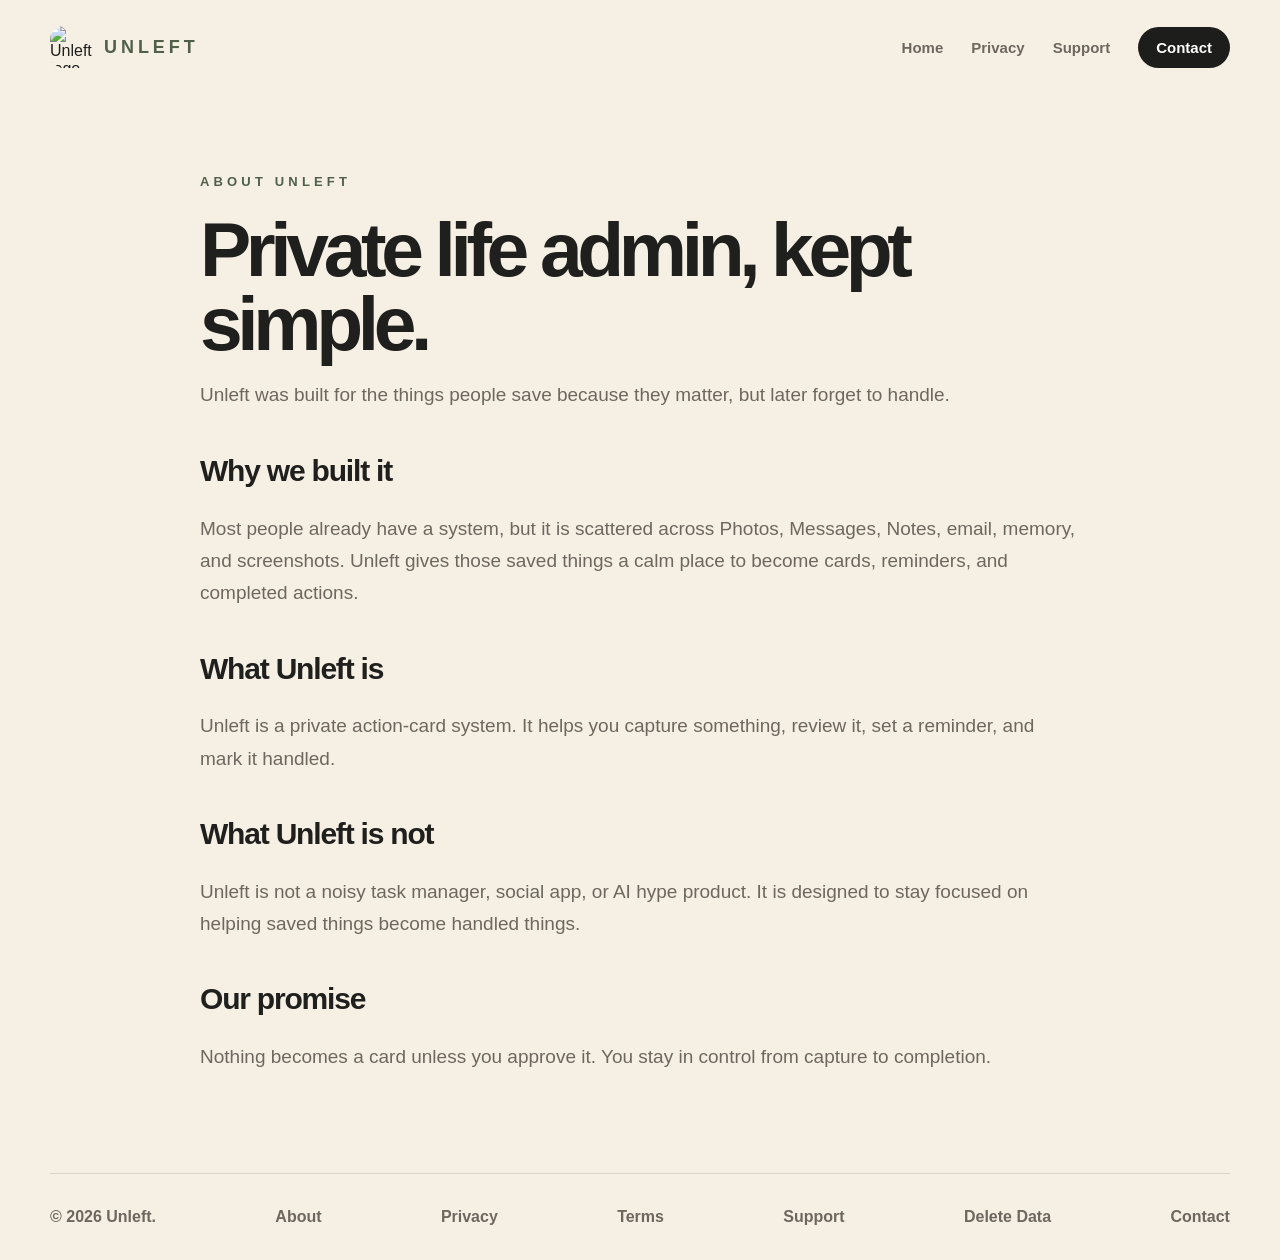
==== about.html @ dcade155 "update unleft" ====
<!DOCTYPE html>
<html lang="en">
<head>
  <meta charset="UTF-8" />
  <meta name="viewport" content="width=device-width, initial-scale=1.0" />
  <title>About — Unleft</title>
  <link rel="stylesheet" href="styles.css" />
  <link rel="icon" type="image/png" href="assets/favicon.png" />
</head>

<body>
  <header class="container nav">
    <a class="brand-wrap" href="index.html">
        <img class="logo" src="./assets/logo.png" alt="Unleft logo" />
        <span class="brand">UNLEFT</span>
    </a>

    <nav class="nav-links">
      <a href="index.html">Home</a>
      <a href="privacy.html">Privacy</a>
      <a href="support.html">Support</a>
      <a class="nav-cta" href="contact.html">Contact</a>
    </nav>
  </header>

  <main class="container legal">
    <div class="kicker">ABOUT UNLEFT</div>
    <h1>Private life admin, kept simple.</h1>

    <p>
      Unleft was built for the things people save because they matter, but later forget to handle.
    </p>

    <h2>Why we built it</h2>
    <p>
      Most people already have a system, but it is scattered across Photos, Messages, Notes, email, memory, and screenshots. Unleft gives those saved things a calm place to become cards, reminders, and completed actions.
    </p>

    <h2>What Unleft is</h2>
    <p>
      Unleft is a private action-card system. It helps you capture something, review it, set a reminder, and mark it handled.
    </p>

    <h2>What Unleft is not</h2>
    <p>
      Unleft is not a noisy task manager, social app, or AI hype product. It is designed to stay focused on helping saved things become handled things.
    </p>

    <h2>Our promise</h2>
    <p>
      Nothing becomes a card unless you approve it. You stay in control from capture to completion.
    </p>
  </main>

  <footer class="container footer">
    <div>© 2026 Unleft.</div>
    <a href="about.html">About</a>
<a href="privacy.html">Privacy</a>
<a href="terms.html">Terms</a>
<a href="support.html">Support</a>
<a href="delete-data.html">Delete Data</a>
<a href="contact.html">Contact</a>
  </footer>
</body>
</html>
---- styles.css ----
:root {
  --bg: #f6f0e4;
  --paper: #fffaf1;
  --ink: #1f1f1d;
  --muted: #6d685f;
  --olive: #4f5f48;
  --olive-dark: #34402f;
  --line: #ded5c7;
  --black: #1d1d1b;
  --white: #ffffff;
}

* { box-sizing: border-box; }

body {
  margin: 0;
  background: var(--bg);
  color: var(--ink);
  font-family: -apple-system, BlinkMacSystemFont, "Inter", "Helvetica Neue", Arial, sans-serif;
}

a { color: inherit; text-decoration: none; }

.container {
  width: min(1180px, calc(100% - 48px));
  margin: 0 auto;
}

.nav {
  padding: 26px 0;
  display: flex;
  justify-content: space-between;
  align-items: center;
}

.brand-wrap {
  display: flex;
  align-items: center;
  gap: 12px;
}

.logo {
  width: 42px;
  height: 42px;
  border-radius: 14px;
}

.brand {
  font-size: 18px;
  font-weight: 900;
  letter-spacing: 0.22em;
  color: var(--olive);
}

.nav-links {
  display: flex;
  align-items: center;
  gap: 28px;
  color: var(--muted);
  font-size: 15px;
  font-weight: 700;
}

.nav-cta {
  background: var(--black);
  color: white;
  padding: 12px 18px;
  border-radius: 999px;
}

.hero {
  padding: 64px 0 70px;
}

.kicker {
  color: var(--olive);
  font-size: 13px;
  font-weight: 900;
  letter-spacing: 0.32em;
  text-transform: uppercase;
  margin-bottom: 24px;
}

h1 {
  max-width: 980px;
  margin: 0;
  font-size: clamp(56px, 8vw, 104px);
  line-height: 0.94;
  letter-spacing: -0.07em;
}

.lead {
  max-width: 760px;
  margin-top: 30px;
  color: var(--muted);
  font-size: clamp(21px, 2.7vw, 30px);
  line-height: 1.35;
  letter-spacing: -0.03em;
}
.hero-note {
  max-width: 720px;
  margin-top: 22px;
  color: var(--olive);
  font-size: 18px;
  line-height: 1.5;
  font-weight: 900;
}

.actions {
  display: flex;
  gap: 14px;
  flex-wrap: wrap;
  margin-top: 38px;
}

.button {
  display: inline-flex;
  align-items: center;
  justify-content: center;
  min-height: 54px;
  padding: 0 24px;
  border-radius: 999px;
  background: var(--black);
  color: white;
  font-weight: 900;
  letter-spacing: -0.02em;
}

.button.secondary {
  background: transparent;
  color: var(--ink);
  border: 1px solid var(--line);
}

.statement {
  background: var(--black);
  color: white;
  border-radius: 34px;
  padding: 54px;
  margin: 0 auto 64px;
  box-shadow: 0 24px 70px rgba(0,0,0,0.14);
}

.statement h2 {
  max-width: 900px;
  margin: 0;
  font-size: clamp(38px, 5vw, 72px);
  line-height: 1;
  letter-spacing: -0.06em;
}

.statement p {
  max-width: 760px;
  color: #ded8cc;
  font-size: 22px;
  line-height: 1.45;
}

.flow {
  display: grid;
  grid-template-columns: repeat(3, 1fr);
  gap: 22px;
  margin-bottom: 72px;
}

.card {
  background: var(--paper);
  border: 1px solid var(--line);
  border-radius: 28px;
  padding: 30px;
}

.card small {
  display: block;
  color: var(--olive);
  font-size: 12px;
  font-weight: 900;
  letter-spacing: 0.22em;
  margin-bottom: 18px;
}

.card h3 {
  margin: 0 0 14px;
  font-size: 30px;
  line-height: 1.05;
  letter-spacing: -0.05em;
}

.card p {
  margin: 0;
  color: var(--muted);
  font-size: 18px;
  line-height: 1.5;
}

.section {
  padding: 70px 0;
  border-top: 1px solid var(--line);
}

.section h2 {
  max-width: 850px;
  margin: 0 0 22px;
  font-size: clamp(42px, 5vw, 76px);
  line-height: 0.98;
  letter-spacing: -0.06em;
}

.section p {
  max-width: 780px;
  color: var(--muted);
  font-size: 22px;
  line-height: 1.5;
}

.two-col {
  display: grid;
  grid-template-columns: 0.9fr 1.1fr;
  gap: 50px;
  align-items: start;
}

.legal {
  max-width: 880px;
  padding: 80px 0;
}

.legal h1 {
  font-size: clamp(48px, 6vw, 82px);
  line-height: 0.96;
}

.legal h2 {
  font-size: 30px;
  margin-top: 42px;
  letter-spacing: -0.04em;
}

.legal p,
.legal li {
  color: var(--muted);
  font-size: 19px;
  line-height: 1.7;
}

.footer {
  border-top: 1px solid var(--line);
  padding: 34px 0;
  display: flex;
  justify-content: space-between;
  gap: 24px;
  flex-wrap: wrap;
  color: var(--muted);
  font-weight: 700;
}

.footer-links {
  display: flex;
  gap: 18px;
  flex-wrap: wrap;
}

@media (max-width: 820px) {
  .nav {
    align-items: flex-start;
    flex-direction: column;
    gap: 18px;
  }

  .nav-links {
    gap: 16px;
    flex-wrap: wrap;
  }

  .hero {
    padding: 54px 0 54px;
  }

  .statement {
    padding: 30px;
    border-radius: 28px;
  }

  .flow,
  .two-col {
    grid-template-columns: 1fr;
  }
}
@media (max-width: 480px) {
  .container {
    width: min(100% - 28px, 1180px);
  }

  h1 {
    font-size: clamp(46px, 14vw, 64px);
    letter-spacing: -0.06em;
  }

  .lead,
  .section p,
  .statement p {
    font-size: 18px;
  }

  .nav-links {
    font-size: 14px;
    gap: 12px;
  }

  .card,
  .statement {
    padding: 24px;
  }

  .legal {
    padding: 54px 0;
  }

  .legal h1 {
    font-size: clamp(42px, 12vw, 58px);
  }
}
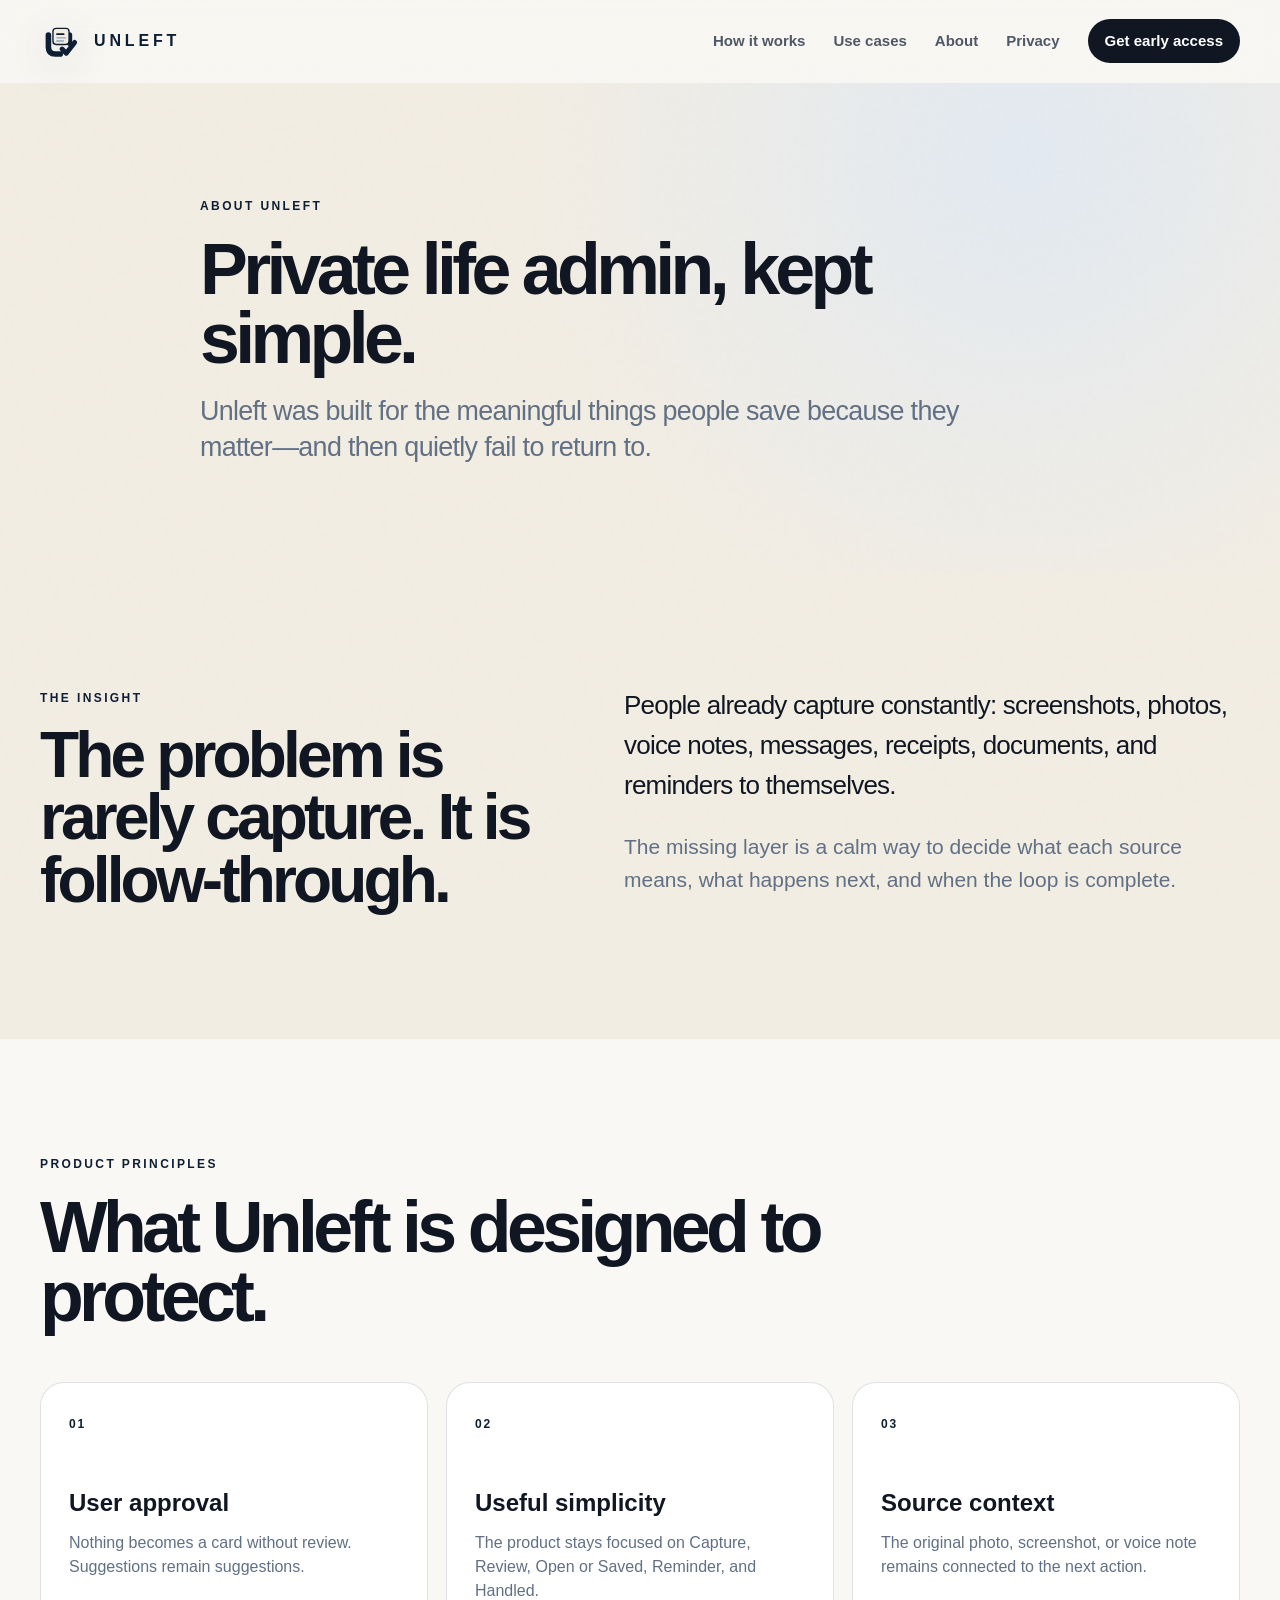
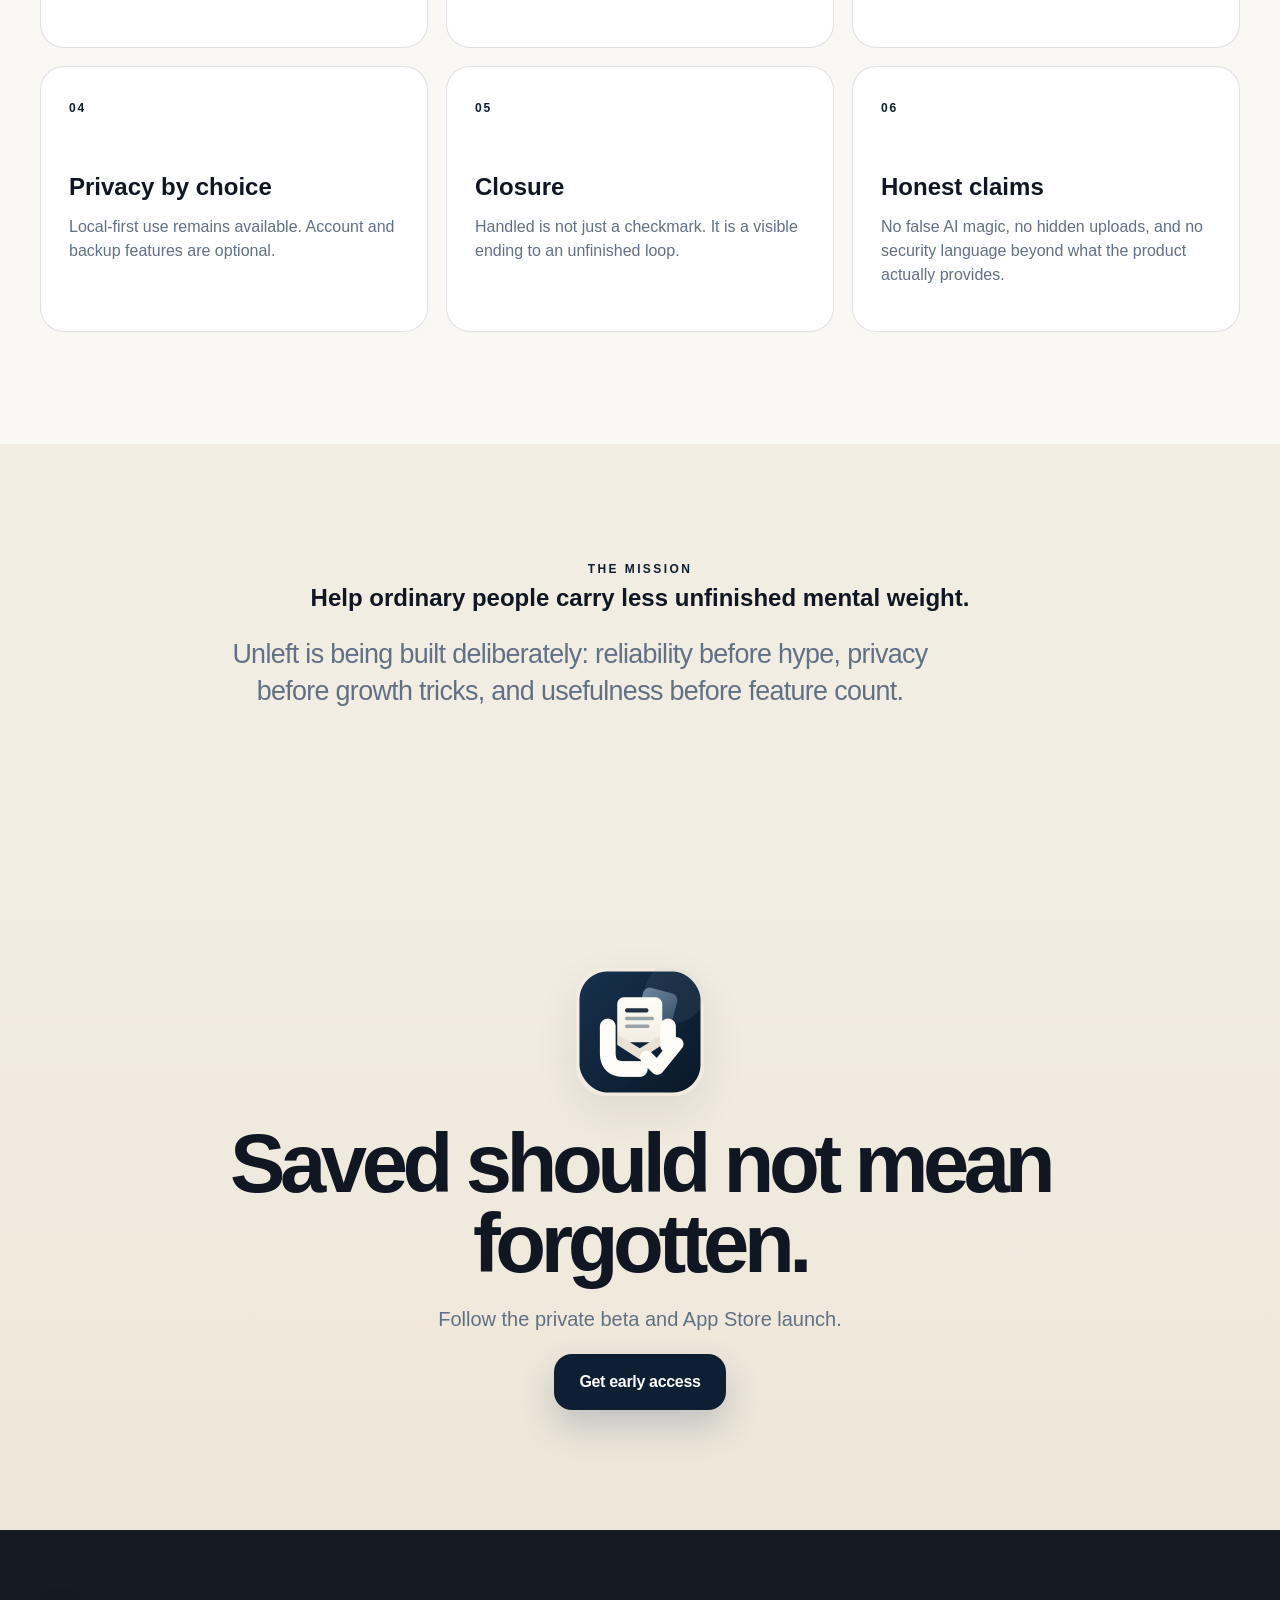
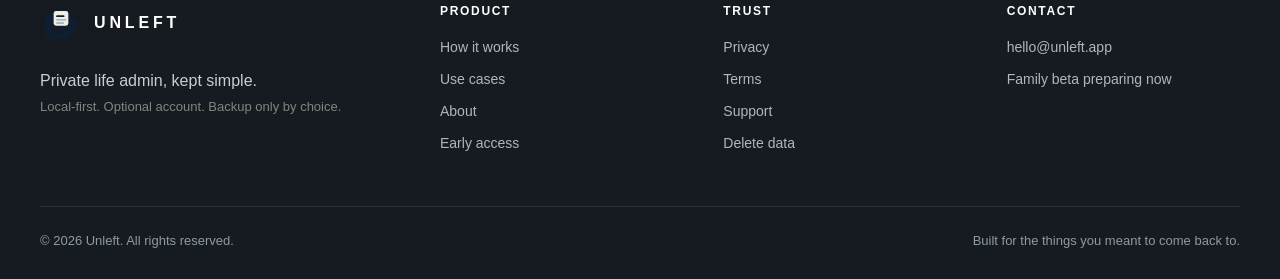
==== commit fb34a20f: "update unleft.app" ====
--- a/about.html
+++ b/about.html
@@ -1,65 +1,94 @@
-<!DOCTYPE html>
-<html lang="en">
-<head>
-  <meta charset="UTF-8" />
-  <meta name="viewport" content="width=device-width, initial-scale=1.0" />
-  <title>About — Unleft</title>
-  <link rel="stylesheet" href="styles.css" />
-  <link rel="icon" type="image/png" href="assets/favicon.png" />
-</head>
+    <!doctype html>
+    <html lang="en">
+    <head>
+      <meta charset="utf-8" />
+      <meta name="viewport" content="width=device-width, initial-scale=1" />
+      <meta name="theme-color" content="#0F1F33" />
+      <meta name="description" content="Learn why Unleft exists, the product principles behind it, and the mission to turn saved things into handled outcomes." />
+      <link rel="canonical" href="https://unleft.app/about.html" />
+      <meta property="og:type" content="website" />
+      <meta property="og:site_name" content="Unleft" />
+      <meta property="og:title" content="About Unleft — Private Life Admin, Kept Simple" />
+      <meta property="og:description" content="Learn why Unleft exists, the product principles behind it, and the mission to turn saved things into handled outcomes." />
+      <meta property="og:url" content="https://unleft.app/about.html" />
+      <meta property="og:image" content="https://unleft.app/assets/og-unleft.png" />
+      <meta name="twitter:card" content="summary_large_image" />
+      <meta name="twitter:title" content="About Unleft — Private Life Admin, Kept Simple" />
+      <meta name="twitter:description" content="Learn why Unleft exists, the product principles behind it, and the mission to turn saved things into handled outcomes." />
+      <meta name="twitter:image" content="https://unleft.app/assets/og-unleft.png" />
+      <link rel="icon" type="image/png" sizes="32x32" href="assets/favicon-32.png" />
+      <link rel="apple-touch-icon" href="assets/apple-touch-icon.png" />
+      <link rel="manifest" href="site.webmanifest" />
+      <link rel="stylesheet" href="styles.css" />
 
-<body>
-  <header class="container nav">
-    <a class="brand-wrap" href="index.html">
-        <img class="logo" src="./assets/logo.png" alt="Unleft logo" />
-        <span class="brand">UNLEFT</span>
+      <title>About Unleft — Private Life Admin, Kept Simple</title>
+    </head>
+    <body>
+
+<a class="skip-link" href="#main">Skip to content</a>
+<header class="site-header" data-header>
+  <div class="shell nav-shell">
+    <a class="brand" href="index.html" aria-label="Unleft home">
+      <img src="assets/unleft-mark.svg" width="42" height="42" alt="" />
+      <span>UNLEFT</span>
     </a>
+    <button class="menu-button" type="button" aria-expanded="false" aria-controls="site-nav" data-menu-button>
+      <span></span><span></span><span></span><span class="sr-only">Open menu</span>
+    </button>
+    <nav id="site-nav" class="site-nav" aria-label="Primary" data-menu>
+      <a href="how-it-works.html">How it works</a>
+      <a href="use-cases.html">Use cases</a>
+      <a href="about.html">About</a>
+      <a href="privacy.html">Privacy</a>
+      <a class="nav-cta" href="contact.html">Get early access</a>
+    </nav>
+  </div>
+</header>
 
-    <nav class="nav-links">
-      <a href="index.html">Home</a>
+      <main id="main">
+<section class="page-hero compact-hero"><div class="shell narrow" data-reveal><span class="section-kicker">ABOUT UNLEFT</span><h1>Private life admin, kept simple.</h1><p class="hero-lead">Unleft was built for the meaningful things people save because they matter—and then quietly fail to return to.</p></div></section>
+<section class="section story-section"><div class="shell story-grid"><div data-reveal><span class="section-kicker">THE INSIGHT</span><h2>The problem is rarely capture. It is follow-through.</h2></div><div class="large-copy" data-reveal><p>People already capture constantly: screenshots, photos, voice notes, messages, receipts, documents, and reminders to themselves.</p><p>The missing layer is a calm way to decide what each source means, what happens next, and when the loop is complete.</p></div></div></section>
+<section class="section principles-section"><div class="shell"><div class="section-heading" data-reveal><span class="section-kicker">PRODUCT PRINCIPLES</span><h2>What Unleft is designed to protect.</h2></div><div class="principle-grid"><article data-reveal><span>01</span><h3>User approval</h3><p>Nothing becomes a card without review. Suggestions remain suggestions.</p></article><article data-reveal><span>02</span><h3>Useful simplicity</h3><p>The product stays focused on Capture, Review, Open or Saved, Reminder, and Handled.</p></article><article data-reveal><span>03</span><h3>Source context</h3><p>The original photo, screenshot, or voice note remains connected to the next action.</p></article><article data-reveal><span>04</span><h3>Privacy by choice</h3><p>Local-first use remains available. Account and backup features are optional.</p></article><article data-reveal><span>05</span><h3>Closure</h3><p>Handled is not just a checkmark. It is a visible ending to an unfinished loop.</p></article><article data-reveal><span>06</span><h3>Honest claims</h3><p>No false AI magic, no hidden uploads, and no security language beyond what the product actually provides.</p></article></div></div></section>
+<section class="section founder-note"><div class="shell narrow" data-reveal><span class="section-kicker">THE MISSION</span><h2>Help ordinary people carry less unfinished mental weight.</h2><p class="hero-lead">Unleft is being built deliberately: reliability before hype, privacy before growth tricks, and usefulness before feature count.</p></div></section>
+<section class="final-cta"><div class="shell final-cta-inner" data-reveal><img src="assets/app-icon.png" alt="Unleft app icon" /><h2>Saved should not mean forgotten.</h2><p>Follow the private beta and App Store launch.</p><a class="button button-primary" href="mailto:hello@unleft.app?subject=Unleft%20Early%20Access">Get early access</a></div></section>
+</main>
+
+<footer class="site-footer">
+  <div class="shell footer-grid">
+    <div>
+      <a class="brand footer-brand" href="index.html">
+        <img src="assets/unleft-mark.svg" width="42" height="42" alt="" />
+        <span>UNLEFT</span>
+      </a>
+      <p class="footer-tagline">Private life admin, kept simple.</p>
+      <p class="microcopy">Local-first. Optional account. Backup only by choice.</p>
+    </div>
+    <div class="footer-column">
+      <strong>Product</strong>
+      <a href="how-it-works.html">How it works</a>
+      <a href="use-cases.html">Use cases</a>
+      <a href="about.html">About</a>
+      <a href="contact.html">Early access</a>
+    </div>
+    <div class="footer-column">
+      <strong>Trust</strong>
       <a href="privacy.html">Privacy</a>
+      <a href="terms.html">Terms</a>
       <a href="support.html">Support</a>
-      <a class="nav-cta" href="contact.html">Contact</a>
-    </nav>
-  </header>
+      <a href="delete-data.html">Delete data</a>
+    </div>
+    <div class="footer-column">
+      <strong>Contact</strong>
+      <a href="mailto:hello@unleft.app">hello@unleft.app</a>
+      <span>Family beta preparing now</span>
+    </div>
+  </div>
+  <div class="shell footer-bottom">
+    <span>© 2026 Unleft. All rights reserved.</span>
+    <span>Built for the things you meant to come back to.</span>
+  </div>
+</footer>
+<script src="app.js" defer></script>
 
-  <main class="container legal">
-    <div class="kicker">ABOUT UNLEFT</div>
-    <h1>Private life admin, kept simple.</h1>
-
-    <p>
-      Unleft was built for the things people save because they matter, but later forget to handle.
-    </p>
-
-    <h2>Why we built it</h2>
-    <p>
-      Most people already have a system, but it is scattered across Photos, Messages, Notes, email, memory, and screenshots. Unleft gives those saved things a calm place to become cards, reminders, and completed actions.
-    </p>
-
-    <h2>What Unleft is</h2>
-    <p>
-      Unleft is a private action-card system. It helps you capture something, review it, set a reminder, and mark it handled.
-    </p>
-
-    <h2>What Unleft is not</h2>
-    <p>
-      Unleft is not a noisy task manager, social app, or AI hype product. It is designed to stay focused on helping saved things become handled things.
-    </p>
-
-    <h2>Our promise</h2>
-    <p>
-      Nothing becomes a card unless you approve it. You stay in control from capture to completion.
-    </p>
-  </main>
-
-  <footer class="container footer">
-    <div>© 2026 Unleft.</div>
-    <a href="about.html">About</a>
-<a href="privacy.html">Privacy</a>
-<a href="terms.html">Terms</a>
-<a href="support.html">Support</a>
-<a href="delete-data.html">Delete Data</a>
-<a href="contact.html">Contact</a>
-  </footer>
-</body>
-</html>+    </body>
+    </html>
--- a/styles.css
+++ b/styles.css
@@ -1,322 +1,16 @@
-:root {
-  --bg: #f6f0e4;
-  --paper: #fffaf1;
-  --ink: #1f1f1d;
-  --muted: #6d685f;
-  --olive: #4f5f48;
-  --olive-dark: #34402f;
-  --line: #ded5c7;
-  --black: #1d1d1b;
-  --white: #ffffff;
+
+:root{
+  --paper:#f2ede3;--paper-2:#faf8f5;--surface:#fffdf9;--ink:#101722;--muted:#617084;
+  --navy:#0f1f33;--navy-2:#1a314a;--blue-soft:#e6edf4;--green:#356f50;--green-deep:#17314e;
+  --olive:#53634c;--rust:#9a5428;--sand:#e9dcc8;--line:rgba(32,48,68,.14);
+  --shadow:0 28px 80px rgba(29,42,60,.14);--shadow-soft:0 16px 44px rgba(29,42,60,.09);
+  --radius-xl:40px;--radius-lg:28px;--radius-md:20px;--shell:1200px;
 }
+*{box-sizing:border-box}html{scroll-behavior:smooth}body{margin:0;background:var(--paper);color:var(--ink);font-family:-apple-system,BlinkMacSystemFont,"SF Pro Display","Segoe UI",sans-serif;line-height:1.5;-webkit-font-smoothing:antialiased}body::before{content:"";position:fixed;inset:0;pointer-events:none;opacity:.26;background-image:url("data:image/svg+xml,%3Csvg viewBox='0 0 180 180' xmlns='http://www.w3.org/2000/svg'%3E%3Cfilter id='n'%3E%3CfeTurbulence type='fractalNoise' baseFrequency='.9' numOctaves='2' stitchTiles='stitch'/%3E%3C/filter%3E%3Crect width='100%25' height='100%25' filter='url(%23n)' opacity='.035'/%3E%3C/svg%3E")}img{max-width:100%;display:block}a{color:inherit}button,input,textarea{font:inherit}.shell{width:min(var(--shell),calc(100% - 40px));margin:0 auto}.narrow{max-width:880px}.sr-only{position:absolute;width:1px;height:1px;padding:0;margin:-1px;overflow:hidden;clip:rect(0,0,0,0);white-space:nowrap;border:0}.skip-link{position:fixed;left:16px;top:-80px;z-index:999;background:var(--ink);color:white;padding:12px 16px;border-radius:10px}.skip-link:focus{top:16px}.site-header{position:sticky;top:0;z-index:100;background:rgba(250,248,245,.84);backdrop-filter:blur(18px);border-bottom:1px solid transparent;transition:border-color .25s,box-shadow .25s}.site-header.scrolled{border-color:var(--line);box-shadow:0 8px 30px rgba(30,40,54,.06)}.nav-shell{height:82px;display:flex;align-items:center;justify-content:space-between;gap:24px}.brand{display:inline-flex;align-items:center;gap:12px;text-decoration:none;font-weight:900;letter-spacing:.24em;color:var(--navy)}.brand img{border-radius:12px;filter:drop-shadow(0 8px 18px rgba(15,31,51,.10))}.site-nav{display:flex;align-items:center;gap:28px}.site-nav a{text-decoration:none;font-size:15px;font-weight:750;color:#4f5866}.site-nav a:hover,.site-nav a:focus-visible{color:var(--ink)}.nav-cta{padding:11px 17px;border-radius:999px;background:var(--ink);color:white!important}.menu-button{display:none;width:46px;height:46px;border:1px solid var(--line);background:rgba(255,255,255,.72);border-radius:14px;padding:11px;gap:5px;flex-direction:column;justify-content:center}.menu-button span:not(.sr-only){display:block;width:100%;height:2px;background:var(--ink);border-radius:4px}.hero-section{min-height:calc(100vh - 82px);display:grid;align-items:center;overflow:hidden;padding:64px 0 82px;position:relative}.hero-section::before{content:"";position:absolute;width:580px;height:580px;border-radius:50%;background:#dfe7ef;right:-210px;top:-180px;opacity:.72}.hero-grid{display:grid;grid-template-columns:1.02fr .98fr;align-items:center;gap:72px;position:relative}.eyebrow,.section-kicker{display:inline-flex;align-items:center;gap:9px;color:var(--navy);font-size:12px;font-weight:900;letter-spacing:.2em;text-transform:uppercase}.pulse-dot{width:9px;height:9px;border-radius:50%;background:#8fa6ba;box-shadow:0 0 0 6px rgba(143,166,186,.16)}h1,h2,h3,p{margin-top:0}.hero-copy h1,.page-hero h1{font-size:clamp(56px,7.3vw,106px);line-height:.92;letter-spacing:-.075em;margin:24px 0 30px;max-width:760px}.hero-lead{font-size:clamp(20px,2.1vw,28px);line-height:1.36;color:var(--muted);letter-spacing:-.025em;max-width:760px}.hero-actions{display:flex;gap:14px;flex-wrap:wrap;margin-top:34px}.button{display:inline-flex;align-items:center;justify-content:center;min-height:56px;padding:0 24px;border-radius:18px;text-decoration:none;font-weight:850;letter-spacing:-.02em;border:1px solid transparent;transition:transform .2s,box-shadow .2s,background .2s}.button:hover{transform:translateY(-2px)}.button:focus-visible,.site-nav a:focus-visible,.text-link:focus-visible,summary:focus-visible{outline:3px solid rgba(41,70,111,.35);outline-offset:4px}.button-primary{background:var(--navy);color:white;box-shadow:0 16px 34px rgba(41,70,111,.24)}.button-primary:hover{background:var(--navy-2)}.button-secondary{background:rgba(255,255,255,.72);border-color:var(--line);color:var(--ink)}.button-light{background:white;color:var(--green-deep);margin-top:28px}.trust-strip{display:flex;flex-wrap:wrap;gap:12px 22px;margin-top:30px;color:#5d665f;font-size:14px;font-weight:750}.trust-strip span::before{content:"✓";color:var(--green);margin-right:7px}.hero-visual{min-height:720px;position:relative;display:grid;place-items:center}.ambient-orb{position:absolute;border-radius:50%;filter:blur(2px)}.orb-one{width:420px;height:420px;background:#dfe8f2;right:-40px;top:30px}.orb-two{width:330px;height:330px;background:#eadcc8;left:-20px;bottom:20px}.phone-frame{position:relative;background:#101217;border:10px solid #101217;border-radius:56px;box-shadow:0 42px 90px rgba(20,29,40,.28);overflow:hidden}.phone-frame img{width:100%;height:auto;border-radius:45px}.phone-speaker{position:absolute;z-index:3;width:98px;height:24px;background:#101217;border-radius:0 0 16px 16px;top:0;left:50%;transform:translateX(-50%)}.phone-main{width:min(390px,78vw);z-index:2;transform:rotate(2.6deg)}.floating-card{position:absolute;z-index:5;background:rgba(255,253,249,.92);backdrop-filter:blur(14px);border:1px solid rgba(255,255,255,.8);box-shadow:var(--shadow-soft);border-radius:20px;padding:16px 18px;display:flex;flex-direction:column;gap:3px}.floating-card strong{font-size:16px}.floating-card small{color:var(--muted)}.floating-open{left:-28px;top:155px;width:250px}.floating-handled{right:-18px;bottom:120px;flex-direction:row;align-items:center;gap:12px;width:250px}.mini-label{font-size:10px;font-weight:900;letter-spacing:.18em;color:var(--navy)}.handled-check{width:38px;height:38px;border-radius:50%;display:grid;place-items:center;background:#e7f0ea;color:var(--green);font-weight:900}.floating-handled div{display:flex;flex-direction:column}.proof-band{background:var(--ink);color:white;padding:26px 0}.proof-grid{display:grid;grid-template-columns:repeat(3,1fr);gap:30px}.proof-grid div{display:flex;flex-direction:column;gap:4px}.proof-grid strong{font-size:16px}.proof-grid span{color:#b8c0cb;font-size:14px}.section{padding:112px 0}.section-heading{max-width:850px;margin-bottom:52px}.section-heading.center{text-align:center;margin-left:auto;margin-right:auto}.section-heading h2,.split-heading h2,.walkthrough-copy h2,.why-pay-grid h2,.privacy-copy h2,.page-hero h1,.contact-grid h1{font-size:clamp(45px,5.6vw,78px);line-height:.96;letter-spacing:-.065em;margin:18px 0 20px}.section-heading p,.large-copy p,.walkthrough-copy>p{font-size:21px;line-height:1.55;color:var(--muted)}.split-heading{display:grid;grid-template-columns:.95fr 1.05fr;gap:80px;align-items:start}.large-copy p:first-child{color:var(--ink);font-size:26px;letter-spacing:-.03em}.stage-section{background:var(--paper-2);border-top:1px solid var(--line);border-bottom:1px solid var(--line)}.state-grid{display:grid;grid-template-columns:repeat(3,1fr);gap:22px}.state-card{position:relative;min-height:370px;padding:34px;border-radius:32px;background:white;border:1px solid var(--line);box-shadow:var(--shadow-soft);overflow:hidden}.state-card::after{content:"";position:absolute;right:-60px;bottom:-60px;width:180px;height:180px;border-radius:50%;opacity:.45}.state-open::after{background:#dce7f5}.state-saved::after{background:#ead5c5}.state-handled::after{background:#d6e8dc}.state-icon{width:52px;height:52px;border-radius:18px;display:grid;place-items:center;background:var(--blue-soft);color:var(--navy);font-weight:900}.state-saved .state-icon{background:#f2e5da;color:var(--rust)}.state-handled .state-icon{background:#e5f0e8;color:var(--green)}.state-name{display:block;margin-top:72px;font-size:12px;letter-spacing:.18em;font-weight:900;color:var(--navy)}.state-saved .state-name{color:var(--rust)}.state-handled .state-name{color:var(--green)}.state-card h3{font-size:31px;line-height:1.05;letter-spacing:-.04em;margin:10px 0}.state-card p{font-size:17px;color:var(--muted);max-width:280px}.walkthrough-grid{display:grid;grid-template-columns:1.05fr .95fr;gap:90px;align-items:center}.step-list{list-style:none;padding:0;margin:34px 0;display:grid;gap:16px}.step-list li{display:grid;grid-template-columns:44px 1fr;gap:16px;padding:17px 0;border-bottom:1px solid var(--line)}.step-list li>span{width:38px;height:38px;border-radius:13px;background:var(--navy);color:white;display:grid;place-items:center;font-weight:900}.step-list strong{font-size:18px}.step-list p{margin:3px 0 0;color:var(--muted)}.text-link{display:inline-flex;gap:8px;color:var(--navy);font-weight:850;text-decoration:none}.walkthrough-visual{position:relative;min-height:720px;display:grid;place-items:center}.phone-secondary{width:min(365px,76vw);transform:rotate(-3deg);z-index:2}.source-stack{position:absolute;right:-25px;bottom:80px;z-index:4}.source-stack>div{width:220px;padding:18px;border-radius:18px;background:#fffdf7;border:1px solid var(--line);box-shadow:var(--shadow-soft);font-size:12px;letter-spacing:.12em;font-weight:900}.source-stack strong{display:block;font-size:18px;letter-spacing:-.02em;margin-top:8px}.source-stack span{display:block;color:var(--muted);font-weight:600;letter-spacing:0;margin-top:4px}.source-stack .second{transform:translate(-45px,-12px) rotate(-4deg)}.source-stack .source-note{transform:translate(24px,-20px) rotate(3deg)}.use-case-section{background:#ecf0f4}.use-case-grid{display:grid;grid-template-columns:repeat(2,1fr);gap:22px}.use-case-card{min-height:350px;border-radius:34px;padding:34px;background:white;border:1px solid rgba(255,255,255,.9);box-shadow:var(--shadow-soft);position:relative;overflow:hidden}.use-case-card::after{content:"";position:absolute;width:210px;height:210px;border-radius:50%;right:-70px;bottom:-80px;opacity:.45}.accent-student::after{background:#dbe7f4}.accent-family::after{background:#e5dfc9}.accent-work::after{background:#d7e8dd}.accent-life::after{background:#ecd9cc}.use-case-top{display:flex;align-items:center;gap:12px;font-size:12px;font-weight:900;letter-spacing:.16em;color:var(--navy)}.use-icon{width:42px;height:42px;border-radius:14px;background:var(--blue-soft);display:grid;place-items:center;font-size:15px}.use-case-card h3{font-size:31px;line-height:1.08;letter-spacing:-.04em;margin:62px 0 14px;max-width:470px}.use-case-card p{font-size:17px;color:var(--muted);max-width:480px}.center-link{text-align:center;margin-top:34px}.why-pay-grid{display:grid;grid-template-columns:.92fr 1.08fr;gap:80px;align-items:start}.value-stack{display:grid}.value-stack article{display:grid;grid-template-columns:48px 1fr;gap:20px;padding:24px 0;border-bottom:1px solid var(--line)}.value-stack article>span{color:var(--navy);font-size:13px;font-weight:900;letter-spacing:.12em}.value-stack strong{font-size:21px}.value-stack p{color:var(--muted);margin:6px 0 0}.privacy-feature{background:var(--green-deep);color:white;position:relative;overflow:hidden}.privacy-feature::before{content:"";position:absolute;width:580px;height:580px;border-radius:50%;background:#234d38;right:-180px;top:-160px}.privacy-grid{display:grid;grid-template-columns:1.12fr .88fr;gap:80px;align-items:center;position:relative}.section-kicker.light{color:#b9cfbf}.privacy-copy p{color:#c8d5cc;font-size:20px;max-width:700px}.privacy-points{display:grid;grid-template-columns:repeat(2,1fr);gap:14px;margin-top:30px;color:#eef5f0;font-weight:700}.privacy-seal{width:min(390px,75vw);aspect-ratio:1;border-radius:50%;border:1px solid rgba(255,255,255,.18);background:rgba(255,255,255,.05);display:flex;flex-direction:column;align-items:center;justify-content:center;text-align:center;box-shadow:inset 0 0 70px rgba(255,255,255,.04)}.privacy-seal img{width:190px;border-radius:44px;margin-bottom:18px}.privacy-seal span{font-size:18px;font-weight:900;letter-spacing:.18em}.privacy-seal small{color:#a9c0ae;margin-top:6px;letter-spacing:.12em}.comparison-section{background:var(--paper-2)}.comparison-table{border:1px solid var(--line);border-radius:28px;overflow:hidden;background:white;box-shadow:var(--shadow-soft)}.comparison-row{display:grid;grid-template-columns:.8fr 1fr 1.4fr;gap:24px;padding:23px 26px;border-bottom:1px solid var(--line);color:var(--muted)}.comparison-row:last-child{border-bottom:0}.comparison-head{background:#f0ece4;color:var(--ink);font-size:12px;font-weight:900;letter-spacing:.13em;text-transform:uppercase}.comparison-highlight{background:var(--navy);color:white}.faq-grid{display:grid;grid-template-columns:.85fr 1.15fr;gap:80px}.faq-list{border-top:1px solid var(--line)}details{border-bottom:1px solid var(--line);padding:0}summary{cursor:pointer;list-style:none;padding:24px 44px 24px 0;font-size:20px;font-weight:800;position:relative}summary::-webkit-details-marker{display:none}summary::after{content:"+";position:absolute;right:0;font-size:26px;color:var(--navy)}details[open] summary::after{content:"–"}.faq-list p{color:var(--muted);padding:0 30px 24px 0;margin:0}.final-cta{padding:120px 0;background:linear-gradient(180deg,var(--paper),#eee6d8)}.final-cta-inner{max-width:920px;text-align:center}.final-cta-inner img{width:128px;border-radius:30px;margin:0 auto 28px;box-shadow:var(--shadow-soft)}.final-cta h2{font-size:clamp(48px,6.5vw,86px);line-height:.96;letter-spacing:-.065em;margin:20px 0}.final-cta p{font-size:20px;color:var(--muted)}.center-actions{justify-content:center}.microcopy{font-size:13px!important;color:#7f877f!important}.site-footer{background:#161b21;color:white;padding:72px 0 28px}.footer-grid{display:grid;grid-template-columns:1.5fr repeat(3,1fr);gap:50px}.footer-brand{color:white}.footer-tagline{color:#c7ced6;margin:18px 0 4px}.footer-column{display:flex;flex-direction:column;gap:11px}.footer-column strong{font-size:12px;letter-spacing:.14em;color:white;text-transform:uppercase;margin-bottom:6px}.footer-column a,.footer-column span{color:#aeb7c1;text-decoration:none;font-size:14px}.footer-column a:hover{color:white}.footer-bottom{display:flex;justify-content:space-between;gap:20px;border-top:1px solid rgba(255,255,255,.1);margin-top:52px;padding-top:24px;color:#8f99a4;font-size:13px}.page-hero{padding:110px 0 80px;overflow:hidden}.compact-hero{background:radial-gradient(circle at 80% 15%,#e2e9f1,transparent 31rem)}.page-hero .hero-lead{max-width:780px}.timeline{display:grid;gap:120px}.timeline article{display:grid;grid-template-columns:70px 1fr .9fr;gap:46px;align-items:center}.timeline article:nth-child(even){grid-template-columns:70px .9fr 1fr}.timeline-number{width:58px;height:58px;border-radius:20px;background:var(--navy);color:white;display:grid;place-items:center;font-weight:900}.timeline h2{font-size:clamp(42px,4.8vw,68px);line-height:.98;letter-spacing:-.055em;margin:15px 0}.timeline p{font-size:19px;color:var(--muted)}.clean-list{padding-left:20px;color:var(--muted);line-height:1.8}.timeline-visual{min-height:360px;position:relative}.paper-stack{position:absolute;left:10%;top:10%;width:300px;padding:28px;background:white;border:1px solid var(--line);border-radius:24px;box-shadow:var(--shadow-soft);transform:rotate(-4deg)}.paper-stack.second{left:32%;top:44%;transform:rotate(4deg)}.paper-stack>span{font-size:11px;font-weight:900;letter-spacing:.18em;color:var(--navy)}.paper-stack strong{display:block;font-size:27px;margin:26px 0 5px}.paper-stack small{color:var(--muted)}.phone-inline{width:310px;margin:auto}.state-mini-grid{display:grid;grid-template-columns:repeat(2,1fr);gap:14px}.mini-state{padding:42px 24px;border-radius:25px;background:white;border:1px solid var(--line);display:flex;flex-direction:column;gap:7px}.mini-state strong{font-size:14px;letter-spacing:.17em}.mini-state span{color:var(--muted)}.mini-state.open strong{color:var(--navy)}.mini-state.saved strong{color:var(--rust)}.reminder-demo{padding:35px;border-radius:28px;background:var(--navy);color:white;box-shadow:var(--shadow)}.reminder-demo span{font-size:12px;letter-spacing:.15em;color:#bfd0e6}.reminder-demo strong{display:block;font-size:27px;margin:14px 0}.reminder-demo small{color:#dfe7f1}.handled-demo{display:flex;flex-direction:column;align-items:center;justify-content:center;padding:48px;background:#e7f0ea;border:1px solid #cfe0d4;border-radius:30px;text-align:center}.handled-demo div{width:76px;height:76px;border-radius:50%;display:grid;place-items:center;background:var(--green);color:white;font-size:35px}.handled-demo strong{font-size:28px;margin:18px 0 4px}.handled-demo span{color:var(--green)}.slim-feature{padding:90px 0}.persona-grid{display:grid;grid-template-columns:repeat(2,1fr);gap:24px}.persona-card{padding:42px;border-radius:36px;background:white;border:1px solid var(--line);min-height:430px;position:relative;overflow:hidden}.persona-card::after{content:"";position:absolute;width:280px;height:280px;border-radius:50%;right:-110px;bottom:-120px;opacity:.38}.persona-card.student::after{background:#cfe0f1}.persona-card.family::after{background:#e9dcc8}.persona-card.work::after{background:#d0e4d7}.persona-card.life::after{background:#ecd1c2}.persona-badge{font-size:12px;letter-spacing:.18em;font-weight:900;color:var(--navy)}.persona-card h2{font-size:42px;line-height:1.02;letter-spacing:-.055em;margin:70px 0 15px;max-width:470px}.persona-card p{color:var(--muted);font-size:18px;max-width:520px}.example-list{display:flex;flex-wrap:wrap;gap:9px;margin-top:26px}.example-list span{padding:8px 12px;border-radius:999px;background:#f3f0e9;border:1px solid var(--line);font-size:13px;font-weight:700}.scenario-section{background:var(--paper-2)}.scenario-grid{display:grid;grid-template-columns:repeat(3,1fr);gap:20px}.scenario-grid article{background:white;border:1px solid var(--line);border-radius:26px;padding:28px;min-height:270px}.scenario-source{font-size:11px;font-weight:900;letter-spacing:.17em;color:var(--navy)}.scenario-grid h3{font-size:25px;line-height:1.08;letter-spacing:-.035em;margin:46px 0 12px}.scenario-grid p{color:var(--muted)}.split-quote blockquote{font-size:clamp(38px,5vw,70px);line-height:1.03;letter-spacing:-.055em;text-align:center;margin:0;color:var(--navy)}.story-grid{display:grid;grid-template-columns:.9fr 1.1fr;gap:80px}.story-grid h2{font-size:clamp(44px,5vw,72px);line-height:.98;letter-spacing:-.06em;margin:15px 0}.principles-section{background:var(--paper-2)}.principle-grid{display:grid;grid-template-columns:repeat(3,1fr);gap:18px}.principle-grid article{padding:28px;background:white;border:1px solid var(--line);border-radius:24px;min-height:230px}.principle-grid span{color:var(--navy);font-size:12px;font-weight:900;letter-spacing:.15em}.principle-grid h3{font-size:24px;margin:50px 0 10px}.principle-grid p{color:var(--muted)}.founder-note{text-align:center}.legal-hero{padding-bottom:44px}.legal-shell{max-width:900px}.legal-hero h1{font-size:clamp(52px,6vw,86px)}.legal-notice{margin-top:30px;padding:20px 22px;border:1px solid #cfe0d4;background:#edf4ef;color:#29593f;border-radius:20px}.legal-content{padding-top:40px}.legal-section{padding:30px 0;border-bottom:1px solid var(--line)}.legal-section h2{font-size:28px;letter-spacing:-.035em;margin-bottom:14px}.legal-section p,.legal-section li{font-size:18px;line-height:1.7;color:var(--muted)}.legal-section a{color:var(--navy);font-weight:750}.contact-hero{padding-bottom:110px}.contact-grid{display:grid;grid-template-columns:1.05fr .95fr;gap:80px;align-items:center}.contact-card{padding:38px;background:white;border:1px solid var(--line);border-radius:32px;box-shadow:var(--shadow)}.contact-card img{width:100px;border-radius:24px;margin-bottom:30px}.contact-card>span{font-size:11px;font-weight:900;letter-spacing:.16em;color:var(--navy)}.contact-card>a{display:block;font-size:28px;font-weight:850;text-decoration:none;margin:10px 0 28px}.contact-actions{display:grid;gap:12px}.option-grid{display:grid;grid-template-columns:repeat(3,1fr);gap:20px}.option-grid article{padding:30px;border:1px solid var(--line);border-radius:26px;background:white}.option-grid article>span{font-size:12px;letter-spacing:.15em;color:var(--navy);font-weight:900}.option-grid h2{font-size:30px;margin:55px 0 10px}.option-grid p{color:var(--muted)}.center-text{text-align:center}.not-found-icon{width:130px;margin:0 auto 26px;border-radius:30px}[data-reveal]{opacity:0;transform:translateY(18px);transition:opacity .7s ease,transform .7s ease}[data-reveal].revealed{opacity:1;transform:none}
+@media(max-width:980px){.hero-grid,.walkthrough-grid,.why-pay-grid,.privacy-grid,.faq-grid,.split-heading,.story-grid,.contact-grid{grid-template-columns:1fr}.hero-visual{min-height:650px;margin-top:20px}.proof-grid,.state-grid,.principle-grid,.scenario-grid,.option-grid{grid-template-columns:1fr 1fr}.footer-grid{grid-template-columns:1.4fr 1fr 1fr}.footer-column:last-child{grid-column:2/4}.timeline article,.timeline article:nth-child(even){grid-template-columns:60px 1fr}.timeline article>:last-child{grid-column:2}.privacy-seal{margin:auto}.comparison-row{grid-template-columns:1fr 1fr}.comparison-row>:last-child{grid-column:1/-1}.use-case-grid,.persona-grid{grid-template-columns:1fr}}
+@media(max-width:760px){.shell{width:min(100% - 28px,var(--shell))}.site-nav{position:fixed;inset:82px 14px auto;background:var(--surface);border:1px solid var(--line);border-radius:22px;box-shadow:var(--shadow);padding:18px;display:grid;gap:4px;opacity:0;pointer-events:none;transform:translateY(-10px);transition:.2s}.site-nav.open{opacity:1;pointer-events:auto;transform:none}.site-nav a{padding:13px 12px}.menu-button{display:flex}.hero-section{padding:44px 0 72px}.hero-grid{gap:26px}.hero-copy h1,.page-hero h1{font-size:clamp(49px,14vw,72px)}.hero-visual{min-height:570px}.phone-main{width:300px}.floating-open{left:0;top:100px;width:210px}.floating-handled{right:0;bottom:70px;width:215px}.proof-grid{grid-template-columns:1fr;gap:18px}.section{padding:82px 0}.section-heading h2,.split-heading h2,.walkthrough-copy h2,.why-pay-grid h2,.privacy-copy h2,.contact-grid h1{font-size:clamp(40px,11vw,58px)}.state-grid,.use-case-grid,.proof-grid,.principle-grid,.scenario-grid,.option-grid{grid-template-columns:1fr}.state-card{min-height:310px}.walkthrough-visual{min-height:620px}.phone-secondary{width:290px}.source-stack{right:0}.privacy-points{grid-template-columns:1fr}.comparison-row{grid-template-columns:1fr}.comparison-head{display:none}.comparison-row>:last-child{grid-column:auto}.footer-grid{grid-template-columns:1fr 1fr}.footer-grid>div:first-child{grid-column:1/-1}.footer-column:last-child{grid-column:auto}.footer-bottom{flex-direction:column}.timeline{gap:80px}.timeline article,.timeline article:nth-child(even){grid-template-columns:1fr}.timeline article>:last-child{grid-column:auto}.timeline-number{margin-bottom:-22px}.persona-card{padding:30px}.persona-card h2{font-size:36px}.page-hero{padding:80px 0 60px}.contact-card{padding:28px}.final-cta{padding:88px 0}}
+@media(max-width:480px){.hero-actions .button{width:100%}.hero-visual{min-height:530px}.phone-main{width:265px}.floating-card{font-size:12px}.floating-open{width:185px;left:-8px}.floating-handled{width:188px;right:-8px}.phone-secondary{width:260px}.source-stack>div{width:180px}.privacy-seal{width:280px}.comparison-row{padding:19px}.footer-grid{grid-template-columns:1fr}.footer-column:last-child{grid-column:auto}.hero-copy h1{font-size:48px}.hero-lead{font-size:19px}.page-hero h1{font-size:48px}.final-cta h2{font-size:44px}}
+@media(prefers-reduced-motion:reduce){html{scroll-behavior:auto}*,*::before,*::after{animation-duration:.01ms!important;animation-iteration-count:1!important;transition-duration:.01ms!important}[data-reveal]{opacity:1;transform:none}}
 
-* { box-sizing: border-box; }
-
-body {
-  margin: 0;
-  background: var(--bg);
-  color: var(--ink);
-  font-family: -apple-system, BlinkMacSystemFont, "Inter", "Helvetica Neue", Arial, sans-serif;
-}
-
-a { color: inherit; text-decoration: none; }
-
-.container {
-  width: min(1180px, calc(100% - 48px));
-  margin: 0 auto;
-}
-
-.nav {
-  padding: 26px 0;
-  display: flex;
-  justify-content: space-between;
-  align-items: center;
-}
-
-.brand-wrap {
-  display: flex;
-  align-items: center;
-  gap: 12px;
-}
-
-.logo {
-  width: 42px;
-  height: 42px;
-  border-radius: 14px;
-}
-
-.brand {
-  font-size: 18px;
-  font-weight: 900;
-  letter-spacing: 0.22em;
-  color: var(--olive);
-}
-
-.nav-links {
-  display: flex;
-  align-items: center;
-  gap: 28px;
-  color: var(--muted);
-  font-size: 15px;
-  font-weight: 700;
-}
-
-.nav-cta {
-  background: var(--black);
-  color: white;
-  padding: 12px 18px;
-  border-radius: 999px;
-}
-
-.hero {
-  padding: 64px 0 70px;
-}
-
-.kicker {
-  color: var(--olive);
-  font-size: 13px;
-  font-weight: 900;
-  letter-spacing: 0.32em;
-  text-transform: uppercase;
-  margin-bottom: 24px;
-}
-
-h1 {
-  max-width: 980px;
-  margin: 0;
-  font-size: clamp(56px, 8vw, 104px);
-  line-height: 0.94;
-  letter-spacing: -0.07em;
-}
-
-.lead {
-  max-width: 760px;
-  margin-top: 30px;
-  color: var(--muted);
-  font-size: clamp(21px, 2.7vw, 30px);
-  line-height: 1.35;
-  letter-spacing: -0.03em;
-}
-.hero-note {
-  max-width: 720px;
-  margin-top: 22px;
-  color: var(--olive);
-  font-size: 18px;
-  line-height: 1.5;
-  font-weight: 900;
-}
-
-.actions {
-  display: flex;
-  gap: 14px;
-  flex-wrap: wrap;
-  margin-top: 38px;
-}
-
-.button {
-  display: inline-flex;
-  align-items: center;
-  justify-content: center;
-  min-height: 54px;
-  padding: 0 24px;
-  border-radius: 999px;
-  background: var(--black);
-  color: white;
-  font-weight: 900;
-  letter-spacing: -0.02em;
-}
-
-.button.secondary {
-  background: transparent;
-  color: var(--ink);
-  border: 1px solid var(--line);
-}
-
-.statement {
-  background: var(--black);
-  color: white;
-  border-radius: 34px;
-  padding: 54px;
-  margin: 0 auto 64px;
-  box-shadow: 0 24px 70px rgba(0,0,0,0.14);
-}
-
-.statement h2 {
-  max-width: 900px;
-  margin: 0;
-  font-size: clamp(38px, 5vw, 72px);
-  line-height: 1;
-  letter-spacing: -0.06em;
-}
-
-.statement p {
-  max-width: 760px;
-  color: #ded8cc;
-  font-size: 22px;
-  line-height: 1.45;
-}
-
-.flow {
-  display: grid;
-  grid-template-columns: repeat(3, 1fr);
-  gap: 22px;
-  margin-bottom: 72px;
-}
-
-.card {
-  background: var(--paper);
-  border: 1px solid var(--line);
-  border-radius: 28px;
-  padding: 30px;
-}
-
-.card small {
-  display: block;
-  color: var(--olive);
-  font-size: 12px;
-  font-weight: 900;
-  letter-spacing: 0.22em;
-  margin-bottom: 18px;
-}
-
-.card h3 {
-  margin: 0 0 14px;
-  font-size: 30px;
-  line-height: 1.05;
-  letter-spacing: -0.05em;
-}
-
-.card p {
-  margin: 0;
-  color: var(--muted);
-  font-size: 18px;
-  line-height: 1.5;
-}
-
-.section {
-  padding: 70px 0;
-  border-top: 1px solid var(--line);
-}
-
-.section h2 {
-  max-width: 850px;
-  margin: 0 0 22px;
-  font-size: clamp(42px, 5vw, 76px);
-  line-height: 0.98;
-  letter-spacing: -0.06em;
-}
-
-.section p {
-  max-width: 780px;
-  color: var(--muted);
-  font-size: 22px;
-  line-height: 1.5;
-}
-
-.two-col {
-  display: grid;
-  grid-template-columns: 0.9fr 1.1fr;
-  gap: 50px;
-  align-items: start;
-}
-
-.legal {
-  max-width: 880px;
-  padding: 80px 0;
-}
-
-.legal h1 {
-  font-size: clamp(48px, 6vw, 82px);
-  line-height: 0.96;
-}
-
-.legal h2 {
-  font-size: 30px;
-  margin-top: 42px;
-  letter-spacing: -0.04em;
-}
-
-.legal p,
-.legal li {
-  color: var(--muted);
-  font-size: 19px;
-  line-height: 1.7;
-}
-
-.footer {
-  border-top: 1px solid var(--line);
-  padding: 34px 0;
-  display: flex;
-  justify-content: space-between;
-  gap: 24px;
-  flex-wrap: wrap;
-  color: var(--muted);
-  font-weight: 700;
-}
-
-.footer-links {
-  display: flex;
-  gap: 18px;
-  flex-wrap: wrap;
-}
-
-@media (max-width: 820px) {
-  .nav {
-    align-items: flex-start;
-    flex-direction: column;
-    gap: 18px;
-  }
-
-  .nav-links {
-    gap: 16px;
-    flex-wrap: wrap;
-  }
-
-  .hero {
-    padding: 54px 0 54px;
-  }
-
-  .statement {
-    padding: 30px;
-    border-radius: 28px;
-  }
-
-  .flow,
-  .two-col {
-    grid-template-columns: 1fr;
-  }
-}
-@media (max-width: 480px) {
-  .container {
-    width: min(100% - 28px, 1180px);
-  }
-
-  h1 {
-    font-size: clamp(46px, 14vw, 64px);
-    letter-spacing: -0.06em;
-  }
-
-  .lead,
-  .section p,
-  .statement p {
-    font-size: 18px;
-  }
-
-  .nav-links {
-    font-size: 14px;
-    gap: 12px;
-  }
-
-  .card,
-  .statement {
-    padding: 24px;
-  }
-
-  .legal {
-    padding: 54px 0;
-  }
-
-  .legal h1 {
-    font-size: clamp(42px, 12vw, 58px);
-  }
-}+.brand-promise{margin-top:20px;color:#587089;font-size:12px;font-weight:900;letter-spacing:.16em;line-height:1.6}
+.brand img{width:42px;height:42px;object-fit:contain}
